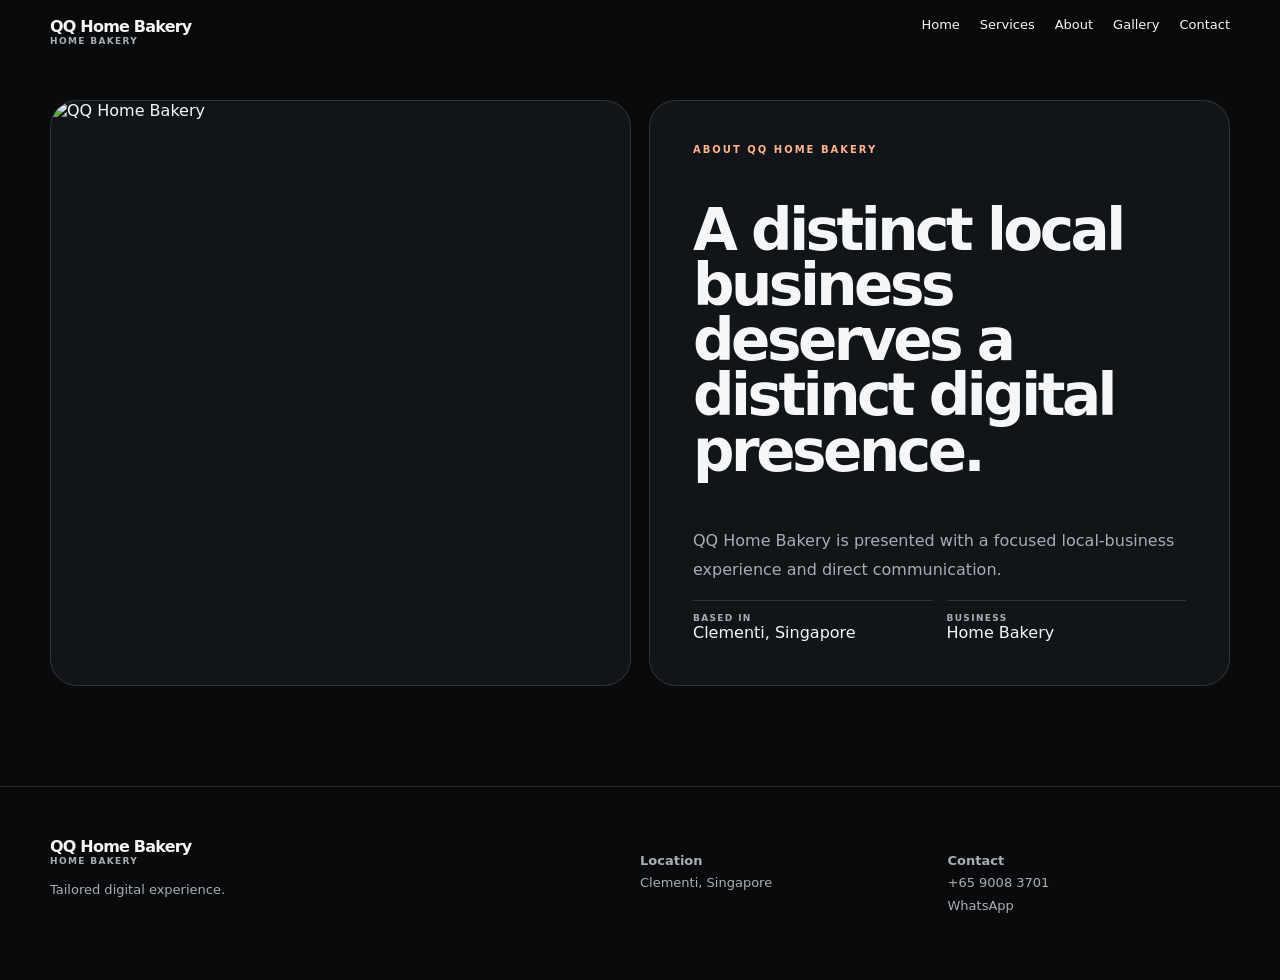
==== about.html @ 27fe5547 "Build QQ Home Bakery about.html" ====
<!doctype html><html><head><meta charset="utf-8"><meta name="viewport" content="width=device-width,initial-scale=1"><title>QQ Home Bakery — about</title><style>:root{--b:#090a0c;--c:#111419;--t:#f5f6f7;--m:#a8adb5;--a:#ffb38a;--l:#fff2}*{box-sizing:border-box}html{scroll-behavior:smooth}body{margin:0;background:var(--b);color:var(--t);font-family:Inter,system-ui,sans-serif}a{color:inherit;text-decoration:none}.w{width:min(calc(100% - 36px),1180px);margin:auto}.nav{position:fixed;z-index:5;inset:0 0 auto;padding:17px 0;background:#090a0ce8;backdrop-filter:blur(14px)}.ni{display:flex;justify-content:space-between}.brand{font-weight:850;letter-spacing:-.05em}.brand small{display:block;color:var(--m);font-size:9px;letter-spacing:.15em;text-transform:uppercase}.links{display:flex;gap:20px;font-size:13px}.links a:hover{color:var(--a)}section{padding:100px 0}.hero{min-height:100svh;position:relative;display:flex;align-items:end;overflow:hidden}.hero img{position:absolute;inset:0;width:100%;height:100%;object-fit:cover;filter:brightness(.58);z-index:-2}.hero:after{content:'';position:absolute;inset:0;background:linear-gradient(90deg,#050607e5,#05060722),linear-gradient(0deg,var(--b),transparent 45%);z-index:-1}.hero .w{padding:150px 0 75px}.ey{color:var(--a);font-size:10px;letter-spacing:.2em;text-transform:uppercase;font-weight:800}.hero h1{font-size:clamp(50px,9vw,108px);line-height:.88;letter-spacing:-.075em;max-width:900px;margin:18px 0}.hero p{max-width:650px;color:#d1d5db;line-height:1.7;font-size:18px}.btn{display:inline-block;margin:10px 8px 0 0;padding:13px 19px;border:1px solid var(--l);border-radius:999px;font-size:13px;font-weight:750}.primary{background:var(--a);color:#080a0b;border-color:var(--a)}.head{display:flex;justify-content:space-between;gap:25px;align-items:end;margin-bottom:35px}.head h2{font-size:clamp(40px,6vw,70px);line-height:.9;letter-spacing:-.06em;margin:0}.head p,.card p{color:var(--m);line-height:1.7}.grid{display:grid;grid-template-columns:repeat(3,1fr);gap:15px}.card{border:1px solid var(--l);border-radius:23px;padding:27px;min-height:205px;background:var(--c);transition:.4s}.card:hover{transform:translateY(-7px)}.num{color:var(--a);font-size:10px;letter-spacing:.15em}.card h3{margin:40px 0 8px}.split{display:grid;grid-template-columns:1fr 1fr;gap:18px}.panel{border:1px solid var(--l);border-radius:27px;overflow:hidden;background:var(--c)}.panel img{width:100%;height:100%;min-height:420px;object-fit:cover}.copy{padding:43px}.copy h2{font-size:clamp(35px,5vw,58px);line-height:.95;letter-spacing:-.06em}.copy p{color:var(--m);line-height:1.8}.facts{display:grid;grid-template-columns:1fr 1fr;gap:14px}.fact{border-top:1px solid var(--l);padding-top:12px}.fact b{display:block;color:var(--m);font-size:9px;letter-spacing:.15em;text-transform:uppercase}.gallery{display:grid;grid-template-columns:2fr 1fr 1fr;grid-auto-rows:240px;gap:12px}.gallery img{width:100%;height:100%;object-fit:cover;border-radius:18px}.gallery img:first-child{grid-row:span 2}.footer{border-top:1px solid var(--l);padding:50px 0}.foot{display:grid;grid-template-columns:2fr 1fr 1fr;gap:25px}.foot p{color:var(--m);font-size:13px;line-height:1.7}.reveal{opacity:0;transform:translateY(30px);transition:.8s}.on{opacity:1;transform:none}@media(max-width:800px){.links{display:none}.grid,.split,.foot{grid-template-columns:1fr}.head{display:block}.gallery{grid-template-columns:1fr 1fr;grid-auto-rows:170px}.gallery img:first-child{grid-column:span 2;grid-row:auto}.facts{grid-template-columns:1fr}.hero h1{font-size:clamp(50px,15vw,82px)}}</style></head><body><header class="nav"><div class="w ni"><a class="brand" href="index.html">QQ Home Bakery<small>Home Bakery</small></a><nav class="links"><a href="index.html">Home</a><a href="services.html">Services</a><a href="about.html">About</a><a href="gallery.html">Gallery</a><a href="contact.html">Contact</a></nav></div></header><main><section><div class="w split"><div class="panel reveal"><img src="https://images.unsplash.com/photo-1551024506-0bccd828d307?auto=format&fit=crop&w=1800&q=85" alt="QQ Home Bakery"></div><div class="panel copy reveal"><div class="ey">About QQ Home Bakery</div><h2>A distinct local business deserves a distinct digital presence.</h2><p>QQ Home Bakery is presented with a focused local-business experience and direct communication.</p><div class="facts"><div class="fact"><b>Based in</b><span>Clementi, Singapore</span></div><div class="fact"><b>Business</b><span>Home Bakery</span></div></div></div></div></section></main><footer class="footer"><div class="w foot"><div><div class="brand">QQ Home Bakery<small>Home Bakery</small></div><p>Tailored digital experience.</p></div><div><p><b>Location</b><br>Clementi, Singapore</p></div><div><p><b>Contact</b><br>+65 9008 3701<br><a href="https://wa.me/6590083701?text=Hi%20QQ%20Home%20Bakery%2C%20I%27d%20like%20to%20enquire.">WhatsApp</a></p></div></div></footer><script>const q=new IntersectionObserver(es=>es.forEach(e=>e.isIntersecting&&e.target.classList.add('on')),{threshold:.12});document.querySelectorAll('.reveal').forEach(e=>q.observe(e));</script></body></html>
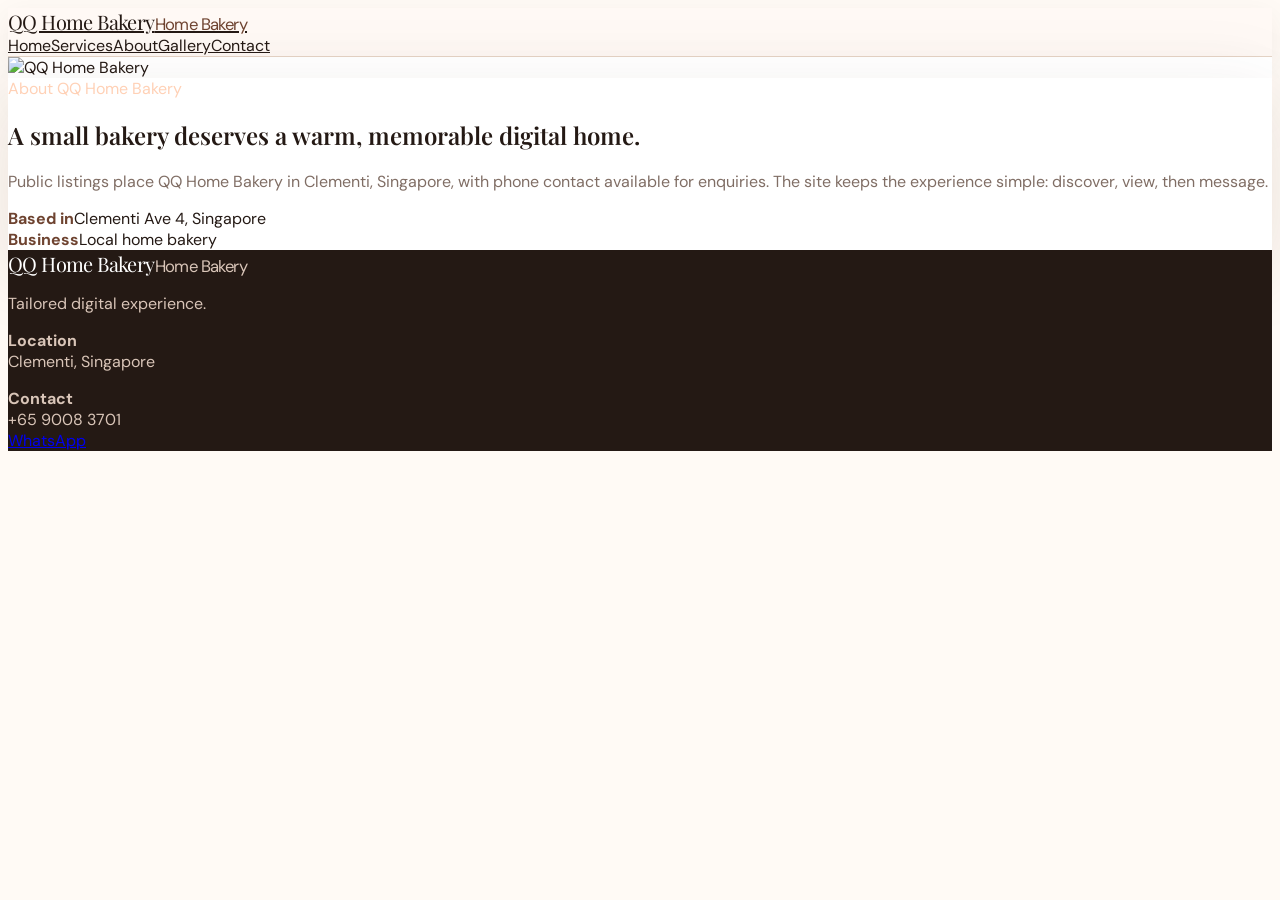
==== commit 36fa9028: "Refine about.html for QQ Home Bakery" ====
--- a/about.html
+++ b/about.html
@@ -1 +1 @@
-<!doctype html><html><head><meta charset="utf-8"><meta name="viewport" content="width=device-width,initial-scale=1"><title>QQ Home Bakery — about</title><style>:root{--b:#090a0c;--c:#111419;--t:#f5f6f7;--m:#a8adb5;--a:#ffb38a;--l:#fff2}*{box-sizing:border-box}html{scroll-behavior:smooth}body{margin:0;background:var(--b);color:var(--t);font-family:Inter,system-ui,sans-serif}a{color:inherit;text-decoration:none}.w{width:min(calc(100% - 36px),1180px);margin:auto}.nav{position:fixed;z-index:5;inset:0 0 auto;padding:17px 0;background:#090a0ce8;backdrop-filter:blur(14px)}.ni{display:flex;justify-content:space-between}.brand{font-weight:850;letter-spacing:-.05em}.brand small{display:block;color:var(--m);font-size:9px;letter-spacing:.15em;text-transform:uppercase}.links{display:flex;gap:20px;font-size:13px}.links a:hover{color:var(--a)}section{padding:100px 0}.hero{min-height:100svh;position:relative;display:flex;align-items:end;overflow:hidden}.hero img{position:absolute;inset:0;width:100%;height:100%;object-fit:cover;filter:brightness(.58);z-index:-2}.hero:after{content:'';position:absolute;inset:0;background:linear-gradient(90deg,#050607e5,#05060722),linear-gradient(0deg,var(--b),transparent 45%);z-index:-1}.hero .w{padding:150px 0 75px}.ey{color:var(--a);font-size:10px;letter-spacing:.2em;text-transform:uppercase;font-weight:800}.hero h1{font-size:clamp(50px,9vw,108px);line-height:.88;letter-spacing:-.075em;max-width:900px;margin:18px 0}.hero p{max-width:650px;color:#d1d5db;line-height:1.7;font-size:18px}.btn{display:inline-block;margin:10px 8px 0 0;padding:13px 19px;border:1px solid var(--l);border-radius:999px;font-size:13px;font-weight:750}.primary{background:var(--a);color:#080a0b;border-color:var(--a)}.head{display:flex;justify-content:space-between;gap:25px;align-items:end;margin-bottom:35px}.head h2{font-size:clamp(40px,6vw,70px);line-height:.9;letter-spacing:-.06em;margin:0}.head p,.card p{color:var(--m);line-height:1.7}.grid{display:grid;grid-template-columns:repeat(3,1fr);gap:15px}.card{border:1px solid var(--l);border-radius:23px;padding:27px;min-height:205px;background:var(--c);transition:.4s}.card:hover{transform:translateY(-7px)}.num{color:var(--a);font-size:10px;letter-spacing:.15em}.card h3{margin:40px 0 8px}.split{display:grid;grid-template-columns:1fr 1fr;gap:18px}.panel{border:1px solid var(--l);border-radius:27px;overflow:hidden;background:var(--c)}.panel img{width:100%;height:100%;min-height:420px;object-fit:cover}.copy{padding:43px}.copy h2{font-size:clamp(35px,5vw,58px);line-height:.95;letter-spacing:-.06em}.copy p{color:var(--m);line-height:1.8}.facts{display:grid;grid-template-columns:1fr 1fr;gap:14px}.fact{border-top:1px solid var(--l);padding-top:12px}.fact b{display:block;color:var(--m);font-size:9px;letter-spacing:.15em;text-transform:uppercase}.gallery{display:grid;grid-template-columns:2fr 1fr 1fr;grid-auto-rows:240px;gap:12px}.gallery img{width:100%;height:100%;object-fit:cover;border-radius:18px}.gallery img:first-child{grid-row:span 2}.footer{border-top:1px solid var(--l);padding:50px 0}.foot{display:grid;grid-template-columns:2fr 1fr 1fr;gap:25px}.foot p{color:var(--m);font-size:13px;line-height:1.7}.reveal{opacity:0;transform:translateY(30px);transition:.8s}.on{opacity:1;transform:none}@media(max-width:800px){.links{display:none}.grid,.split,.foot{grid-template-columns:1fr}.head{display:block}.gallery{grid-template-columns:1fr 1fr;grid-auto-rows:170px}.gallery img:first-child{grid-column:span 2;grid-row:auto}.facts{grid-template-columns:1fr}.hero h1{font-size:clamp(50px,15vw,82px)}}</style></head><body><header class="nav"><div class="w ni"><a class="brand" href="index.html">QQ Home Bakery<small>Home Bakery</small></a><nav class="links"><a href="index.html">Home</a><a href="services.html">Services</a><a href="about.html">About</a><a href="gallery.html">Gallery</a><a href="contact.html">Contact</a></nav></div></header><main><section><div class="w split"><div class="panel reveal"><img src="https://images.unsplash.com/photo-1551024506-0bccd828d307?auto=format&fit=crop&w=1800&q=85" alt="QQ Home Bakery"></div><div class="panel copy reveal"><div class="ey">About QQ Home Bakery</div><h2>A distinct local business deserves a distinct digital presence.</h2><p>QQ Home Bakery is presented with a focused local-business experience and direct communication.</p><div class="facts"><div class="fact"><b>Based in</b><span>Clementi, Singapore</span></div><div class="fact"><b>Business</b><span>Home Bakery</span></div></div></div></div></section></main><footer class="footer"><div class="w foot"><div><div class="brand">QQ Home Bakery<small>Home Bakery</small></div><p>Tailored digital experience.</p></div><div><p><b>Location</b><br>Clementi, Singapore</p></div><div><p><b>Contact</b><br>+65 9008 3701<br><a href="https://wa.me/6590083701?text=Hi%20QQ%20Home%20Bakery%2C%20I%27d%20like%20to%20enquire.">WhatsApp</a></p></div></div></footer><script>const q=new IntersectionObserver(es=>es.forEach(e=>e.isIntersecting&&e.target.classList.add('on')),{threshold:.12});document.querySelectorAll('.reveal').forEach(e=>q.observe(e));</script></body></html>+<!doctype html><html><head><meta charset="utf-8"><meta name="viewport" content="width=device-width,initial-scale=1"><title>QQ Home Bakery — Singapore Home Bakery</title><link rel="stylesheet" href="styles.css"></head><body><header class="nav"><div class="w ni"><a class="brand" href="index.html">QQ Home Bakery<small>Home Bakery</small></a><nav class="links"><a href="index.html">Home</a><a href="services.html">Services</a><a href="about.html">About</a><a href="gallery.html">Gallery</a><a href="contact.html">Contact</a></nav></div></header><main><section><div class="w split"><div class="panel reveal"><img src="https://images.unsplash.com/photo-1551024506-0bccd828d307?auto=format&fit=crop&w=1800&q=85" alt="QQ Home Bakery"></div><div class="panel copy reveal"><div class="ey">About QQ Home Bakery</div><h2>A small bakery deserves a warm, memorable digital home.</h2><p>Public listings place QQ Home Bakery in Clementi, Singapore, with phone contact available for enquiries. The site keeps the experience simple: discover, view, then message.</p><div class="facts"><div class="fact"><b>Based in</b><span>Clementi Ave 4, Singapore</span></div><div class="fact"><b>Business</b><span>Local home bakery</span></div></div></div></div></section></main><footer class="footer"><div class="w foot"><div><div class="brand">QQ Home Bakery<small>Home Bakery</small></div><p>Tailored digital experience.</p></div><div><p><b>Location</b><br>Clementi, Singapore</p></div><div><p><b>Contact</b><br>+65 9008 3701<br><a href="https://wa.me/6590083701?text=Hi%20QQ%20Home%20Bakery%2C%20I%27d%20like%20to%20enquire.">WhatsApp</a></p></div></div></footer><script src="script.js" defer></script></body></html>
--- a/styles.css
+++ b/styles.css
@@ -0,0 +1,3 @@
+@import url('https://fonts.googleapis.com/css2?family=DM+Sans:wght@400;500;600;700&family=Playfair+Display:wght@500;600;700&display=swap');
+:root{--ink:#241914;--paper:#fffaf5;--cream:#f4e5d5;--peach:#eaa47f;--brown:#6e4330;--muted:#806e65;--line:#e6d5c7;--shadow:0 24px 70px rgba(70,42,27,.12)}
+*{box-sizing:border-box}body{font-family:'DM Sans',sans-serif;background:var(--paper);color:var(--ink)}a{transition:transform .25s ease,color .25s ease,background .25s ease}.nav{background:rgba(255,250,245,.88)!important;border-bottom:1px solid var(--line);box-shadow:0 8px 30px rgba(70,42,27,.06)}.brand{font-family:'Playfair Display',serif;font-size:20px;letter-spacing:-.03em;color:var(--ink)}.brand small{font-family:'DM Sans',sans-serif;color:var(--brown)!important}.links a{color:var(--ink)}.links a:hover{color:var(--peach)!important}.hero{min-height:100svh;background:#5d392a}.hero img{filter:brightness(.62) saturate(.9)!important}.hero:after{background:linear-gradient(90deg,rgba(35,20,14,.78),rgba(35,20,14,.12)),linear-gradient(0deg,#241914,transparent 55%)!important}.ey{color:#ffd1b6!important}.hero h1,.head h2,.copy h2{font-family:'Playfair Display',serif;font-weight:600}.hero p{color:#fff2ea}.btn{border-color:rgba(255,255,255,.32);background:rgba(255,255,255,.08);backdrop-filter:blur(8px)}.primary{background:var(--peach)!important;border-color:var(--peach)!important;color:#241914!important}.card,.panel{background:#fff;border-color:var(--line);box-shadow:var(--shadow)}.card:hover{transform:translateY(-8px) scale(1.01);box-shadow:0 28px 75px rgba(70,42,27,.16)}.num{color:var(--brown)}.card p,.head p,.copy p{color:var(--muted)}.fact{border-color:var(--line)}.fact b{color:var(--brown)}.gallery img{box-shadow:var(--shadow)}.footer{background:#241914;color:#fff0e8;border-top:0}.footer .brand{color:#fff}.footer .brand small,.footer p{color:#d9c5b8!important}.footer a:hover{color:#ffd1b6}.reveal{transition:opacity .8s ease,transform .8s cubic-bezier(.2,.7,.2,1)}@media(max-width:800px){.hero .w{padding-bottom:55px}.card{min-height:180px}.copy{padding:30px}}
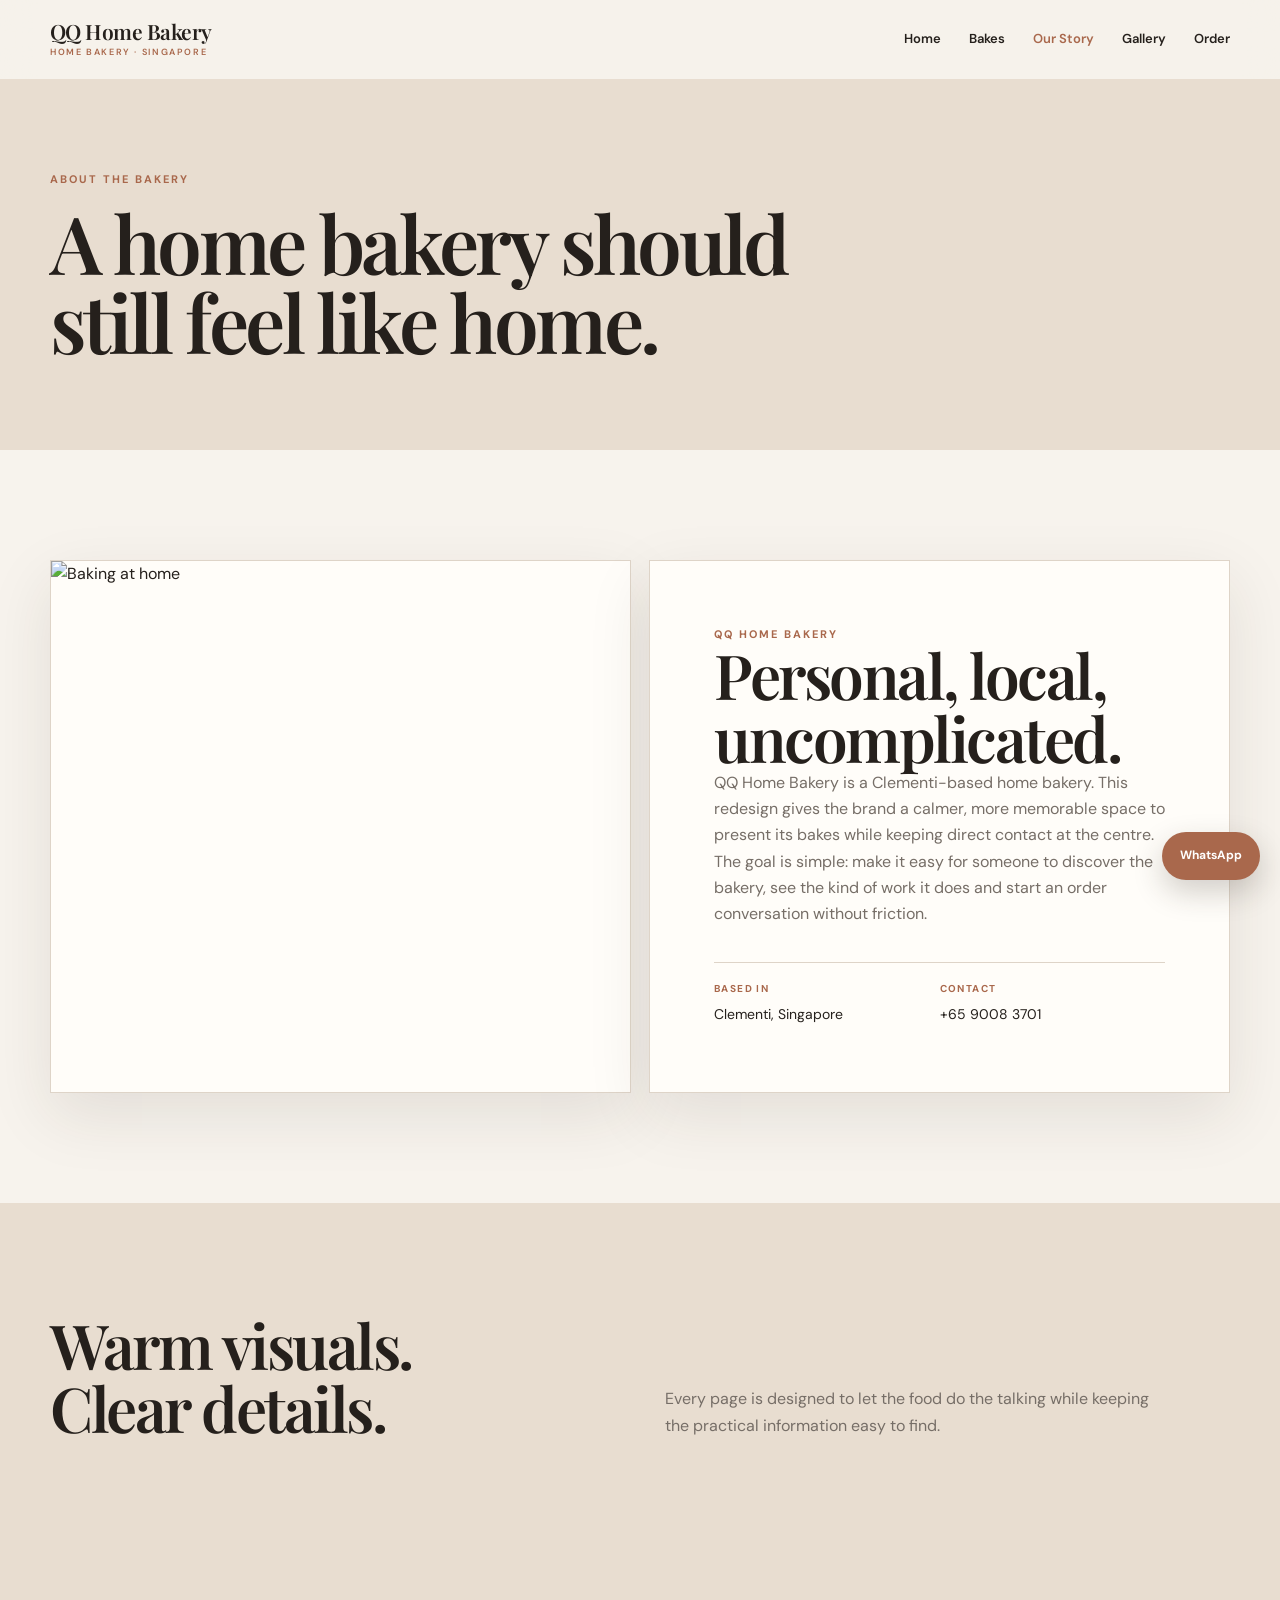
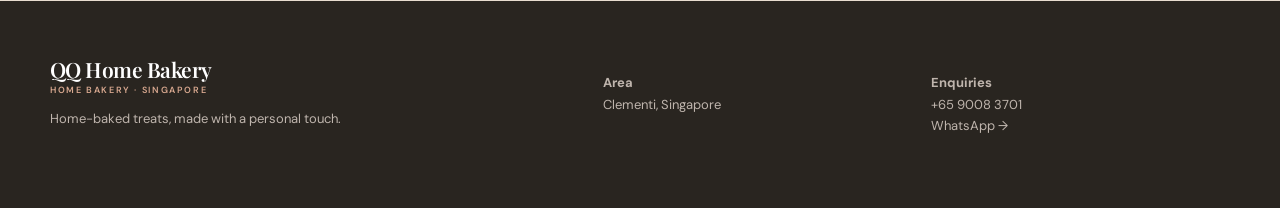
==== commit c84314ab: "Complete QQ Home Bakery redesign" ====
--- a/about.html
+++ b/about.html
@@ -1 +1 @@
-<!doctype html><html><head><meta charset="utf-8"><meta name="viewport" content="width=device-width,initial-scale=1"><title>QQ Home Bakery — Singapore Home Bakery</title><link rel="stylesheet" href="styles.css"></head><body><header class="nav"><div class="w ni"><a class="brand" href="index.html">QQ Home Bakery<small>Home Bakery</small></a><nav class="links"><a href="index.html">Home</a><a href="services.html">Services</a><a href="about.html">About</a><a href="gallery.html">Gallery</a><a href="contact.html">Contact</a></nav></div></header><main><section><div class="w split"><div class="panel reveal"><img src="https://images.unsplash.com/photo-1551024506-0bccd828d307?auto=format&fit=crop&w=1800&q=85" alt="QQ Home Bakery"></div><div class="panel copy reveal"><div class="ey">About QQ Home Bakery</div><h2>A small bakery deserves a warm, memorable digital home.</h2><p>Public listings place QQ Home Bakery in Clementi, Singapore, with phone contact available for enquiries. The site keeps the experience simple: discover, view, then message.</p><div class="facts"><div class="fact"><b>Based in</b><span>Clementi Ave 4, Singapore</span></div><div class="fact"><b>Business</b><span>Local home bakery</span></div></div></div></div></section></main><footer class="footer"><div class="w foot"><div><div class="brand">QQ Home Bakery<small>Home Bakery</small></div><p>Tailored digital experience.</p></div><div><p><b>Location</b><br>Clementi, Singapore</p></div><div><p><b>Contact</b><br>+65 9008 3701<br><a href="https://wa.me/6590083701?text=Hi%20QQ%20Home%20Bakery%2C%20I%27d%20like%20to%20enquire.">WhatsApp</a></p></div></div></footer><script src="script.js" defer></script></body></html>+<!doctype html><html lang="en"><head><meta charset="utf-8"><meta name="viewport" content="width=device-width,initial-scale=1"><title>Our Story — QQ Home Bakery</title><link rel="stylesheet" href="styles.css"></head><body><header class="nav"><div class="w ni"><a class="brand" href="index.html">QQ Home Bakery<small>Home Bakery · Singapore</small></a><button class="menu" aria-label="Open menu" aria-expanded="false">☰</button><nav class="links"><a href="index.html">Home</a><a href="services.html">Bakes</a><a href="about.html">Our Story</a><a href="gallery.html">Gallery</a><a href="contact.html">Order</a></nav></div></header><main><header class="page-hero"><div class="w reveal"><div class="ey">About the bakery</div><h1>A home bakery should still feel like home.</h1></div></header><section><div class="w split"><div class="panel reveal"><img src="https://images.unsplash.com/photo-1556910103-1c02745aae4d?auto=format&fit=crop&w=1500&q=85" alt="Baking at home"></div><div class="panel copy reveal"><div class="ey">QQ Home Bakery</div><h2>Personal, local, uncomplicated.</h2><p>QQ Home Bakery is a Clementi-based home bakery. This redesign gives the brand a calmer, more memorable space to present its bakes while keeping direct contact at the centre.</p><p>The goal is simple: make it easy for someone to discover the bakery, see the kind of work it does and start an order conversation without friction.</p><div class="facts"><div class="fact"><b>Based in</b><span>Clementi, Singapore</span></div><div class="fact"><b>Contact</b><span>+65 9008 3701</span></div></div></div></div></section><section class="feature"><div class="w head reveal"><h2>Warm visuals.<br>Clear details.</h2><p>Every page is designed to let the food do the talking while keeping the practical information easy to find.</p></div></section></main><footer class="footer"><div class="w foot"><div><div class="brand">QQ Home Bakery<small>Home Bakery · Singapore</small></div><p>Home-baked treats, made with a personal touch.</p></div><div><p><b>Area</b><br>Clementi, Singapore</p></div><div><p><b>Enquiries</b><br>+65 9008 3701<br><a href="https://wa.me/6590083701?text=Hi%20QQ%20Home%20Bakery%2C%20I%27d%20like%20to%20enquire.">WhatsApp →</a></p></div></div></footer><a class="float-wa" href="https://wa.me/6590083701?text=Hi%20QQ%20Home%20Bakery%2C%20I%27d%20like%20to%20enquire.">WhatsApp</a><script src="script.js" defer></script></body></html>
--- a/styles.css
+++ b/styles.css
@@ -1,3 +1,4 @@
 @import url('https://fonts.googleapis.com/css2?family=DM+Sans:wght@400;500;600;700&family=Playfair+Display:wght@500;600;700&display=swap');
-:root{--ink:#241914;--paper:#fffaf5;--cream:#f4e5d5;--peach:#eaa47f;--brown:#6e4330;--muted:#806e65;--line:#e6d5c7;--shadow:0 24px 70px rgba(70,42,27,.12)}
-*{box-sizing:border-box}body{font-family:'DM Sans',sans-serif;background:var(--paper);color:var(--ink)}a{transition:transform .25s ease,color .25s ease,background .25s ease}.nav{background:rgba(255,250,245,.88)!important;border-bottom:1px solid var(--line);box-shadow:0 8px 30px rgba(70,42,27,.06)}.brand{font-family:'Playfair Display',serif;font-size:20px;letter-spacing:-.03em;color:var(--ink)}.brand small{font-family:'DM Sans',sans-serif;color:var(--brown)!important}.links a{color:var(--ink)}.links a:hover{color:var(--peach)!important}.hero{min-height:100svh;background:#5d392a}.hero img{filter:brightness(.62) saturate(.9)!important}.hero:after{background:linear-gradient(90deg,rgba(35,20,14,.78),rgba(35,20,14,.12)),linear-gradient(0deg,#241914,transparent 55%)!important}.ey{color:#ffd1b6!important}.hero h1,.head h2,.copy h2{font-family:'Playfair Display',serif;font-weight:600}.hero p{color:#fff2ea}.btn{border-color:rgba(255,255,255,.32);background:rgba(255,255,255,.08);backdrop-filter:blur(8px)}.primary{background:var(--peach)!important;border-color:var(--peach)!important;color:#241914!important}.card,.panel{background:#fff;border-color:var(--line);box-shadow:var(--shadow)}.card:hover{transform:translateY(-8px) scale(1.01);box-shadow:0 28px 75px rgba(70,42,27,.16)}.num{color:var(--brown)}.card p,.head p,.copy p{color:var(--muted)}.fact{border-color:var(--line)}.fact b{color:var(--brown)}.gallery img{box-shadow:var(--shadow)}.footer{background:#241914;color:#fff0e8;border-top:0}.footer .brand{color:#fff}.footer .brand small,.footer p{color:#d9c5b8!important}.footer a:hover{color:#ffd1b6}.reveal{transition:opacity .8s ease,transform .8s cubic-bezier(.2,.7,.2,1)}@media(max-width:800px){.hero .w{padding-bottom:55px}.card{min-height:180px}.copy{padding:30px}}+:root{--ink:#25201c;--paper:#f7f3ed;--white:#fffdf9;--sand:#e8ddd0;--clay:#a9684c;--clay-dark:#7e4936;--sage:#687064;--muted:#766e67;--line:#ded4c8;--dark:#292520;--shadow:0 22px 60px rgba(50,39,30,.10)}
+*{box-sizing:border-box}html{scroll-behavior:smooth}body{margin:0;background:var(--paper);color:var(--ink);font-family:'DM Sans',sans-serif;line-height:1.65}img{display:block;width:100%;object-fit:cover}a{text-decoration:none;color:inherit;transition:.28s ease}.w{width:min(1180px,calc(100% - 40px));margin:auto}.nav{position:fixed;top:0;left:0;right:0;z-index:20;background:rgba(247,243,237,.92);backdrop-filter:blur(16px);border-bottom:1px solid transparent;transition:.3s}.nav.scrolled{border-color:var(--line);box-shadow:0 10px 35px rgba(50,39,30,.07)}.ni{height:78px;display:flex;align-items:center;justify-content:space-between;gap:30px}.brand{font:600 21px/1 'Playfair Display',serif;letter-spacing:-.025em}.brand small{display:block;margin-top:6px;font:600 9px/1 'DM Sans',sans-serif;letter-spacing:.18em;text-transform:uppercase;color:var(--clay)}.links{display:flex;align-items:center;gap:28px;font-size:13px;font-weight:600}.links a:hover,.links a.active{color:var(--clay)}.menu{display:none;border:0;background:none;font-size:25px;color:var(--ink);cursor:pointer}.hero{min-height:100svh;position:relative;display:flex;align-items:flex-end;overflow:hidden;background:var(--dark);color:#fff}.hero-media{position:absolute;inset:0}.hero-media img{height:100%;filter:brightness(.62) saturate(.82)}.hero:after{content:'';position:absolute;inset:0;background:linear-gradient(90deg,rgba(30,24,20,.82),rgba(30,24,20,.16) 70%),linear-gradient(0deg,rgba(30,24,20,.72),transparent 55%)}.hero-content{position:relative;z-index:1;padding:150px 0 86px;max-width:760px}.ey{font-size:11px;font-weight:700;letter-spacing:.18em;text-transform:uppercase;color:var(--clay)}.hero .ey{color:#e9c0a9}.hero h1{font:600 clamp(48px,7vw,88px)/.98 'Playfair Display',serif;letter-spacing:-.045em;margin:18px 0 22px;max-width:760px}.hero p{max-width:570px;color:#f3ece5;font-size:17px}.actions{display:flex;flex-wrap:wrap;gap:12px;margin-top:30px}.btn{display:inline-flex;align-items:center;justify-content:center;min-height:48px;padding:0 22px;border:1px solid var(--line);border-radius:999px;font-size:13px;font-weight:700}.btn:hover{transform:translateY(-2px)}.btn.primary{background:var(--clay);border-color:var(--clay);color:#fff}.hero .btn:not(.primary){border-color:rgba(255,255,255,.4);color:#fff;background:rgba(255,255,255,.07)}section{padding:110px 0}.head{display:grid;grid-template-columns:1fr 1fr;gap:50px;align-items:end;margin-bottom:52px}.head h2,.copy h2{font:600 clamp(38px,5vw,62px)/1.02 'Playfair Display',serif;letter-spacing:-.04em;margin:0}.head p,.copy p{color:var(--muted);max-width:510px;margin:0}.grid{display:grid;grid-template-columns:repeat(3,1fr);gap:16px}.card{background:var(--white);border:1px solid var(--line);padding:30px;min-height:240px;display:flex;flex-direction:column;justify-content:space-between;transition:.35s;box-shadow:var(--shadow)}.card:hover{transform:translateY(-6px);border-color:#c9b9aa}.num{font-size:11px;font-weight:700;color:var(--clay);letter-spacing:.16em}.card h3{font:600 26px/1.1 'Playfair Display',serif;margin:28px 0 8px}.card p{color:var(--muted);font-size:14px;margin:0}.split{display:grid;grid-template-columns:1fr 1fr;gap:18px;align-items:stretch}.panel{background:var(--white);border:1px solid var(--line);overflow:hidden;box-shadow:var(--shadow)}.panel img{height:100%;min-height:520px}.copy{padding:clamp(32px,5vw,70px);display:flex;flex-direction:column;justify-content:center}.facts{display:grid;grid-template-columns:1fr 1fr;margin-top:34px;border-top:1px solid var(--line)}.fact{padding:18px 10px 0 0;border-bottom:0}.fact b{display:block;font-size:10px;text-transform:uppercase;letter-spacing:.14em;color:var(--clay);margin-bottom:4px}.fact span{font-size:14px;color:var(--ink)}.feature{background:var(--sand)}.feature .panel{box-shadow:none}.gallery{display:grid;grid-template-columns:1.2fr .8fr .8fr;grid-auto-rows:260px;gap:14px}.gallery img{height:100%;box-shadow:var(--shadow);transition:.5s}.gallery img:hover{transform:scale(1.015)}.gallery img:first-child{grid-row:span 2}.quote{background:var(--dark);color:#fff;padding:90px 0}.quote h2{font:600 clamp(36px,5vw,62px)/1.05 'Playfair Display',serif;max-width:800px;margin:0}.quote p{color:#d9d0c8;margin:22px 0 0}.page-hero{padding:170px 0 90px;background:var(--sand)}.page-hero h1{font:600 clamp(48px,7vw,80px)/.98 'Playfair Display',serif;letter-spacing:-.045em;margin:15px 0 0;max-width:800px}.contact-box{display:grid;grid-template-columns:1.1fr .9fr;background:var(--dark);color:#fff;overflow:hidden}.contact-box .copy{padding:60px}.contact-box h2{color:#fff}.contact-box p{color:#d8d0c8}.contact-photo img{height:100%;min-height:460px}.footer{background:var(--dark);color:#eee5dc;padding:58px 0}.foot{display:grid;grid-template-columns:1.4fr .8fr .8fr;gap:30px}.footer .brand{color:#fff}.footer .brand small{color:#d8a88f}.footer p{font-size:13px;color:#bfb5ad}.footer a:hover{color:#e4b49d}.float-wa{position:fixed;right:20px;bottom:20px;z-index:30;background:var(--clay);color:#fff;padding:14px 18px;border-radius:999px;font-size:12px;font-weight:700;box-shadow:0 12px 30px rgba(50,39,30,.22)}.reveal{opacity:0;transform:translateY(24px)}.reveal.on{opacity:1;transform:none}.delay1{transition-delay:.08s}.delay2{transition-delay:.16s}@media(max-width:800px){.w{width:min(100% - 28px,1180px)}.ni{height:70px}.menu{display:block}.links{display:none;position:absolute;top:70px;left:14px;right:14px;background:var(--white);border:1px solid var(--line);padding:18px;box-shadow:var(--shadow);flex-direction:column;align-items:stretch;gap:0}.links.open{display:flex}.links a{padding:13px 4px;border-bottom:1px solid var(--line)}.links a:last-child{border:0}.hero-content{padding:125px 0 58px}.hero h1{font-size:52px}.hero p{font-size:15px}.head,.split,.contact-box{grid-template-columns:1fr}.grid{grid-template-columns:1fr}.card{min-height:190px}.gallery{grid-template-columns:1fr 1fr;grid-auto-rows:190px}.gallery img:first-child{grid-row:span 2}.panel img,.contact-photo img{min-height:360px}.copy{padding:34px}.facts{grid-template-columns:1fr}.foot{grid-template-columns:1fr}.page-hero{padding:135px 0 65px}section{padding:75px 0}.float-wa{right:14px;bottom:14px}}
+@media(prefers-reduced-motion:reduce){*,*:before,*:after{scroll-behavior:auto!important;transition:none!important}.reveal{opacity:1;transform:none}}
